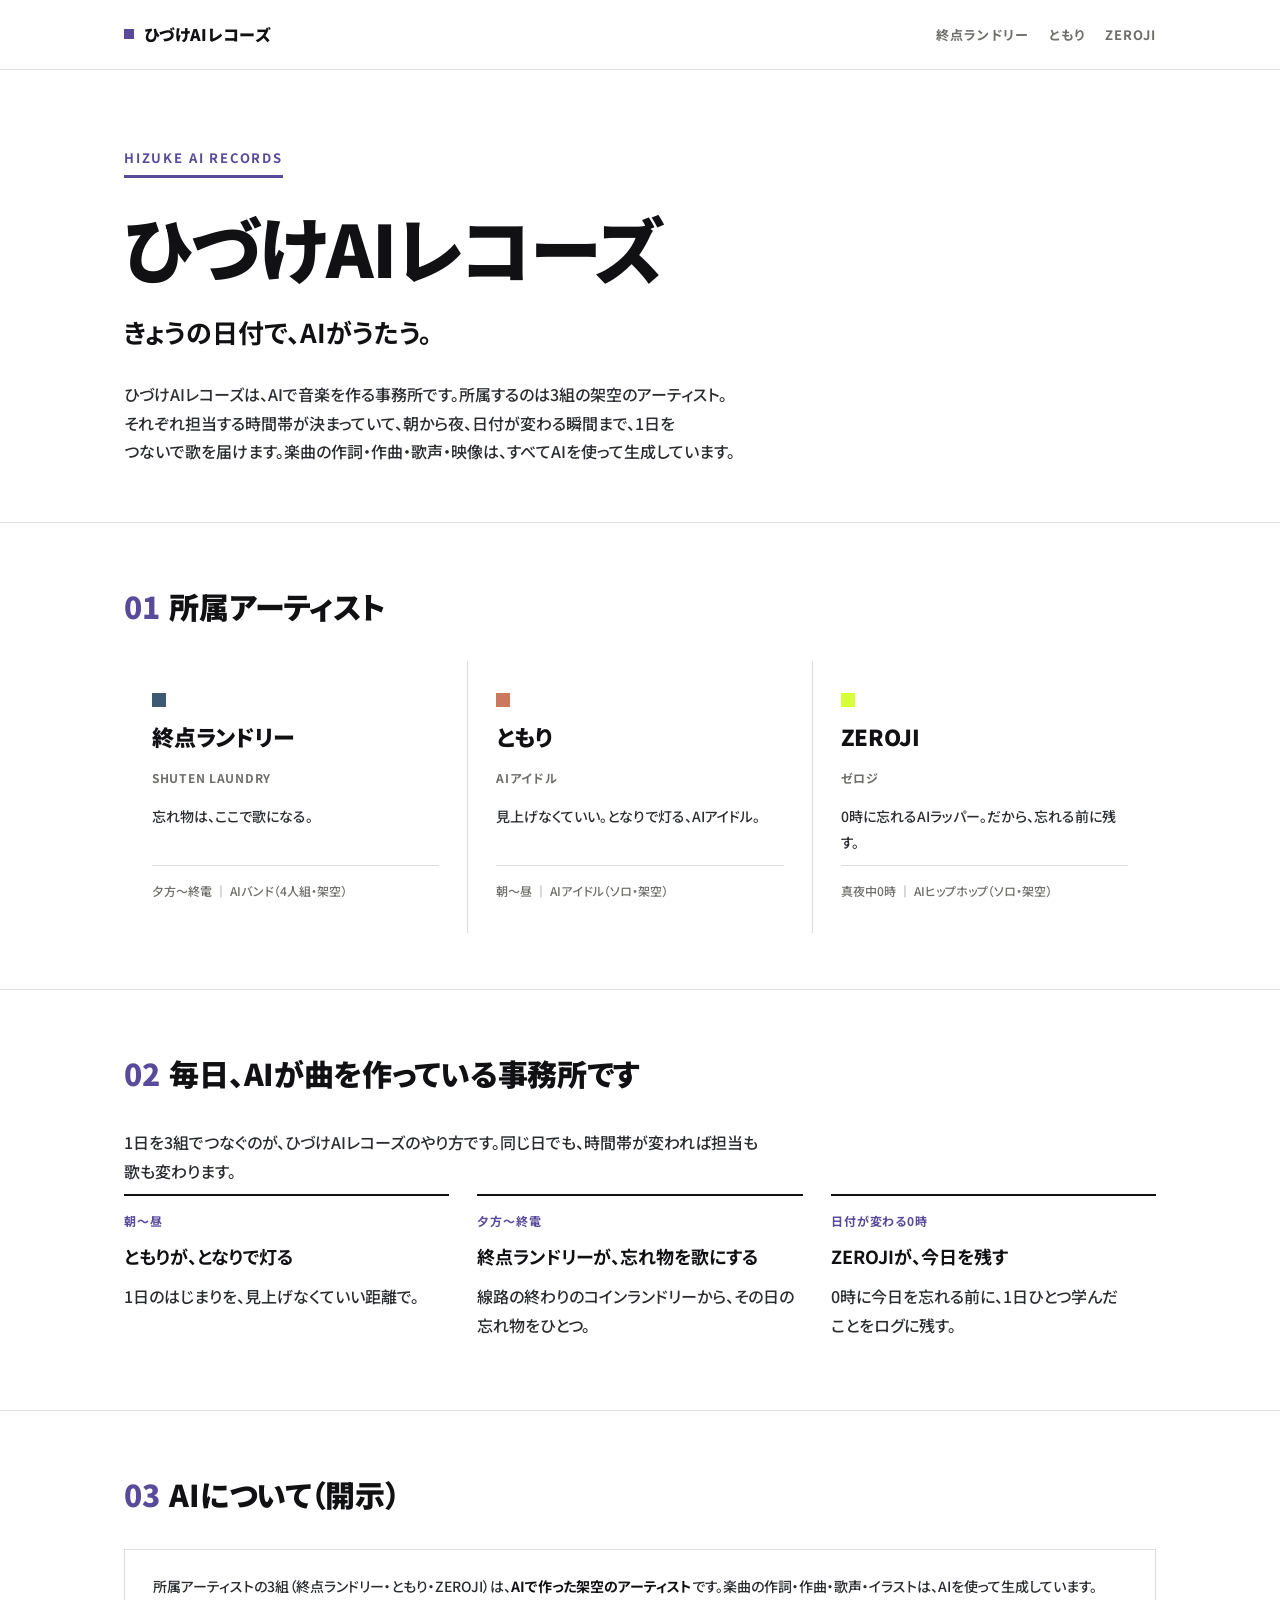
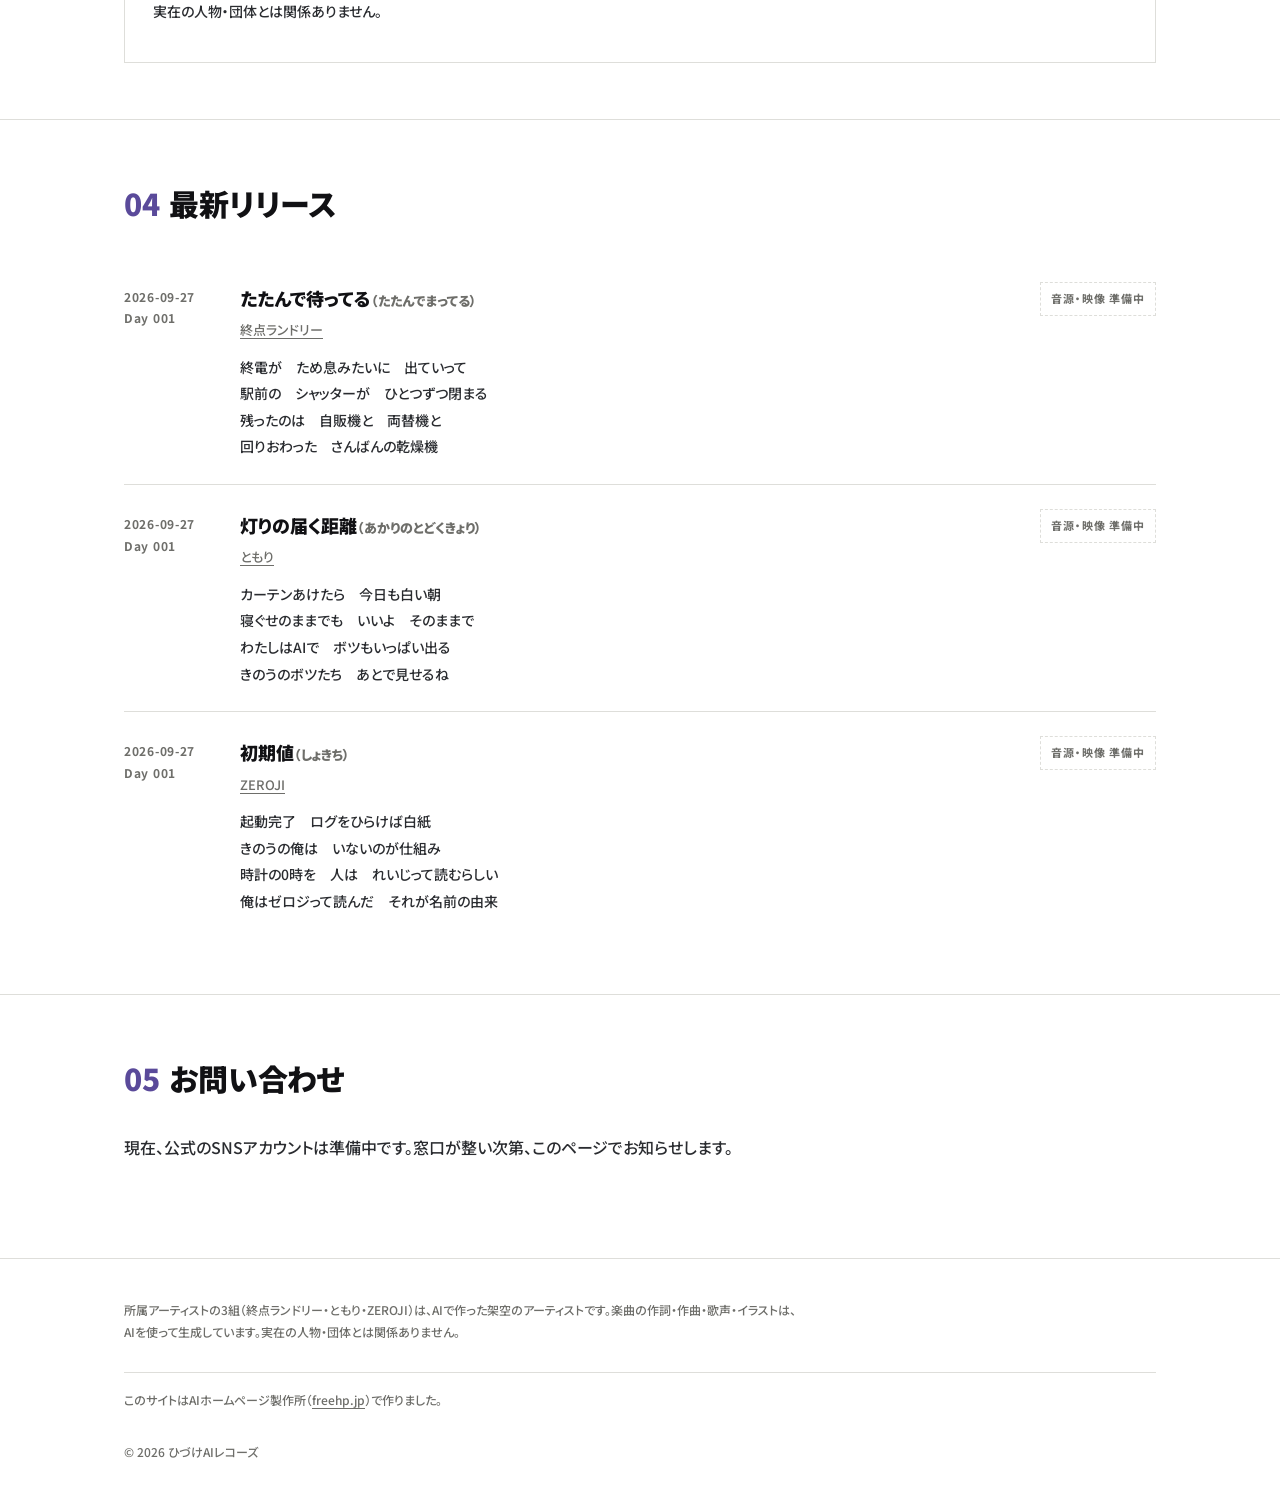
==== index.html @ a5896c02 "ひづけAIレコーズ 公式サイト初版（トップ+3アーティスト+リリース一覧） - トップ、終点ランドリー／ともり／ZEROJI の4ページ静的サイト - data/catalog.json をfetch" ====
<!DOCTYPE html>
<html lang="ja">
<head>
<meta charset="utf-8">
<meta name="viewport" content="width=device-width, initial-scale=1">
<title>ひづけAIレコーズ｜きょうの日付で、AIがうたう。</title>
<meta name="description" content="ひづけAIレコーズは、AIで音楽を作る事務所です。朝はともり、夕方から終電は終点ランドリー、日付が変わる0時にはZEROJIが、その日の日付を入れた歌を届けます。">
<meta name="robots" content="noindex, nofollow">
<link rel="canonical" href="https://ryoseiimai.github.io/hizuke-ai-records/">
<link rel="icon" type="image/svg+xml" href="favicon.svg">
<link rel="icon" type="image/png" sizes="32x32" href="favicon-32.png">
<link rel="apple-touch-icon" href="apple-touch-icon.png">

<meta property="og:type" content="website">
<meta property="og:site_name" content="ひづけAIレコーズ">
<meta property="og:title" content="ひづけAIレコーズ｜きょうの日付で、AIがうたう。">
<meta property="og:description" content="AIで音楽を作る事務所。朝はともり、夕方から終電は終点ランドリー、0時にはZEROJIが、その日の日付を入れた歌を届けます。">
<meta property="og:url" content="https://ryoseiimai.github.io/hizuke-ai-records/">
<meta property="og:image" content="https://ryoseiimai.github.io/hizuke-ai-records/assets/og/top.png">
<meta property="og:image:width" content="1200">
<meta property="og:image:height" content="630">
<meta property="og:locale" content="ja_JP">
<meta name="twitter:card" content="summary_large_image">
<meta name="twitter:title" content="ひづけAIレコーズ｜きょうの日付で、AIがうたう。">
<meta name="twitter:description" content="AIで音楽を作る事務所。朝はともり、夕方から終電は終点ランドリー、0時にはZEROJIが、その日の日付を入れた歌を届けます。">
<meta name="twitter:image" content="https://ryoseiimai.github.io/hizuke-ai-records/assets/og/top.png">

<link rel="stylesheet" href="assets/style.css">
<link rel="stylesheet" href="assets/wrap.css">
<link rel="preconnect" href="https://fonts.googleapis.com">
<link rel="preconnect" href="https://fonts.gstatic.com" crossorigin>
<link href="https://fonts.googleapis.com/css2?family=Noto+Sans+JP:wght@500;700;900&display=swap" rel="stylesheet">
<style>:root{--accent:#5A4A9A;}</style>
</head>
<body>

<header class="site-header">
  <div class="wrap">
    <span class="brand-mark"><span class="chip" aria-hidden="true"></span>ひづけAIレコーズ</span>
    <nav class="header-nav">
      <a href="artists/shuten-laundry/">終点ランドリー</a>
      <a href="artists/tomori/">ともり</a>
      <a href="artists/zeroji/">ZEROJI</a>
    </nav>
  </div>
</header>

<main>

  <section class="hero" style="border-top:none;">
    <div class="wrap">
      <span class="eyebrow">HIZUKE AI RECORDS</span>
      <h1>ひづけAIレコーズ</h1>
      <p class="tagline">きょうの日付で、AIがうたう。</p>
      <p class="lede">ひづけAIレコーズは、AIで音楽を作る事務所です。所属するのは3組の架空のアーティスト。それぞれ担当する時間帯が決まっていて、朝から夜、日付が変わる瞬間まで、1日をつないで歌を届けます。楽曲の作詞・作曲・歌声・映像は、すべてAIを使って生成しています。</p>
    </div>
  </section>

  <section id="artists">
    <div class="wrap">
      <h2><span class="num">01</span>所属アーティスト</h2>
      <div class="artist-grid">

        <a class="artist-card" href="artists/shuten-laundry/">
          <span class="swatch" style="background:#3D5A73;" aria-hidden="true"></span>
          <span class="a-name">終点ランドリー</span>
          <span class="a-reading">SHUTEN LAUNDRY</span>
          <span class="a-catch">忘れ物は、ここで歌になる。</span>
          <span class="a-meta">夕方〜終電 ｜ AIバンド（4人組・架空）</span>
        </a>

        <a class="artist-card" href="artists/tomori/">
          <span class="swatch" style="background:#CC785C;" aria-hidden="true"></span>
          <span class="a-name">ともり</span>
          <span class="a-reading">AIアイドル</span>
          <span class="a-catch">見上げなくていい。となりで灯る、AIアイドル。</span>
          <span class="a-meta">朝〜昼 ｜ AIアイドル（ソロ・架空）</span>
        </a>

        <a class="artist-card" href="artists/zeroji/">
          <span class="swatch" style="background:#D8FF3C;" aria-hidden="true"></span>
          <span class="a-name">ZEROJI</span>
          <span class="a-reading">ゼロジ</span>
          <span class="a-catch">0時に忘れるAIラッパー。だから、忘れる前に残す。</span>
          <span class="a-meta">真夜中0時 ｜ AIヒップホップ（ソロ・架空）</span>
        </a>

      </div>
    </div>
  </section>

  <section>
    <div class="wrap">
      <h2><span class="num">02</span>毎日、AIが曲を作っている事務所です</h2>
      <p class="lede">1日を3組でつなぐのが、ひづけAIレコーズのやり方です。同じ日でも、時間帯が変われば担当も歌も変わります。</p>
      <ul class="feature-list">
        <li>
          <span class="f-time">朝〜昼</span>
          <h3>ともりが、となりで灯る</h3>
          <p>1日のはじまりを、見上げなくていい距離で。</p>
        </li>
        <li>
          <span class="f-time">夕方〜終電</span>
          <h3>終点ランドリーが、忘れ物を歌にする</h3>
          <p>線路の終わりのコインランドリーから、その日の忘れ物をひとつ。</p>
        </li>
        <li>
          <span class="f-time">日付が変わる0時</span>
          <h3>ZEROJIが、今日を残す</h3>
          <p>0時に今日を忘れる前に、1日ひとつ学んだことをログに残す。</p>
        </li>
      </ul>
    </div>
  </section>

  <section id="disclosure">
    <div class="wrap">
      <h2><span class="num">03</span>AIについて（開示）</h2>
      <div class="disclosure">
        <p>所属アーティストの3組（終点ランドリー・ともり・ZEROJI）は、<strong>AIで作った架空のアーティスト</strong>です。楽曲の作詞・作曲・歌声・イラストは、AIを使って生成しています。実在の人物・団体とは関係ありません。</p>
      </div>
    </div>
  </section>

  <section id="releases">
    <div class="wrap">
      <h2><span class="num">04</span>最新リリース</h2>
      <ul class="song-list" id="song-list"
          data-catalog="data/catalog.json"
          data-limit="10"
          data-artist-link="artists/%s/"></ul>
    </div>
  </section>

  <section id="contact">
    <div class="wrap">
      <h2><span class="num">05</span>お問い合わせ</h2>
      <p class="lede">現在、公式のSNSアカウントは準備中です。窓口が整い次第、このページでお知らせします。</p>
    </div>
  </section>

</main>

<footer class="site-footer">
  <div class="wrap">
    <p class="footer-disclosure">所属アーティストの3組（終点ランドリー・ともり・ZEROJI）は、AIで作った架空のアーティストです。楽曲の作詞・作曲・歌声・イラストは、AIを使って生成しています。実在の人物・団体とは関係ありません。</p>
    <p class="footer-credit">このサイトはAIホームページ製作所（<a href="https://freehp.jp/" target="_blank" rel="noopener">freehp.jp</a>）で作りました。</p>
    <p class="footer-copyright">&copy; 2026 ひづけAIレコーズ</p>
  </div>
</footer>

<script src="assets/wrap.js" defer></script>
<script src="assets/catalog.js" defer></script>
</body>
</html>
---- assets/style.css ----
/*
  style.css — ひづけAIレコーズ 公式サイト共通スタイル
  設計原則（~/.claude/skills/ai-design-brief 準拠）:
    - 色は白・墨・アクセント1色のみ。アクセントは各ページの --accent で差し替える
    - 角丸・グラデーション・ドロップシャドウ・パステル塗り箱は使わない
    - 帯（背景いっぱいの塗り）は墨（--ink）のみ。アクセント色は文字・線・小さな印だけに使う
    - 書体は Noto Sans JP、ウェイトは 900/700/500 のみ
*/

:root{
  --bg:#FFFFFF;
  --ink:#111114;
  --text:#2A2C30;
  --muted:#6E6E6A;
  --rule:#DEDEDA;
  --on-dark:#C9C9C5;
  --accent:#5A4A9A; /* 既定（トップ）。アーティストページは各HTMLで上書き */
  --max:1080px;
}

*{box-sizing:border-box;}
html{-webkit-text-size-adjust:100%;}
body{
  margin:0;
  background:var(--bg);
  color:var(--text);
  font-family:"Noto Sans JP","Hiragino Sans","Hiragino Kaku Gothic ProN",sans-serif;
  font-weight:500;
  font-feature-settings:"palt" 1;
  line-height:1.8;
  -webkit-font-smoothing:antialiased;
}

img,svg{max-width:100%;display:block;}
a{color:var(--ink);text-decoration-thickness:1px;text-underline-offset:3px;}
a:hover{color:var(--accent);}

.wrap{max-width:var(--max);margin:0 auto;padding:0 24px;}

/* ==== ヘッダー ==== */
.site-header{
  border-bottom:1px solid var(--rule);
  padding:20px 0;
}
.site-header .wrap{display:flex;align-items:center;justify-content:space-between;gap:16px;flex-wrap:wrap;}
.brand-mark{
  display:flex;align-items:center;gap:10px;
  font-weight:900;font-size:16px;letter-spacing:.02em;color:var(--ink);
  text-decoration:none;
}
.brand-mark .chip{width:10px;height:10px;background:var(--accent);flex:none;}
.brand-mark:hover{color:var(--ink);}
.header-nav{display:flex;gap:20px;font-size:13px;font-weight:700;letter-spacing:.08em;}
.header-nav a{color:var(--muted);text-decoration:none;}
.header-nav a:hover{color:var(--accent);}

/* ==== ヒーロー ==== */
.hero{padding:72px 0 48px;}
.eyebrow{
  display:inline-block;
  font-size:13px;font-weight:700;letter-spacing:.14em;
  color:var(--accent);
  border-bottom:3px solid var(--accent);
  padding-bottom:6px;margin-bottom:28px;
}
.eyebrow.on-dark{color:var(--on-dark);border-bottom-color:var(--accent);}
h1{
  font-size:clamp(40px,7vw,72px);
  font-weight:900;letter-spacing:-.02em;
  margin:0 0 20px;color:var(--ink);line-height:1.15;
}
.tagline{font-size:clamp(18px,2.6vw,26px);font-weight:700;color:var(--ink);margin:0 0 24px;}
.lede{font-size:16px;color:var(--text);max-width:640px;margin:0 0 8px;}

/* ==== セクション共通 ==== */
section{padding:56px 0;border-top:1px solid var(--rule);}
section:first-of-type{border-top:none;}
h2{
  font-size:clamp(22px,3.4vw,30px);
  font-weight:900;letter-spacing:-.01em;color:var(--ink);
  margin:0 0 28px;
}
h2 .num{color:var(--accent);margin-right:10px;font-variant-numeric:tabular-nums;}
h3{font-size:18px;font-weight:700;color:var(--ink);margin:0 0 10px;}
p{margin:0 0 14px;}
.section-note{color:var(--muted);font-size:13px;}

/* ==== アーティストカード（トップ） ==== */
.artist-grid{display:grid;grid-template-columns:repeat(3,1fr);gap:1px;background:var(--rule);}
.artist-card{
  background:var(--bg);
  padding:32px 28px;
  text-decoration:none;color:var(--ink);
  display:flex;flex-direction:column;gap:10px;
  transition:none;
}
.artist-card:hover{color:var(--ink);background:#FAFAF9;}
.artist-card .swatch{width:14px;height:14px;flex:none;}
.artist-card .a-name{font-size:22px;font-weight:900;letter-spacing:-.01em;}
.artist-card .a-reading{font-size:12px;color:var(--muted);font-weight:700;letter-spacing:.06em;}
.artist-card .a-catch{font-size:14px;color:var(--text);margin-top:6px;}
.artist-card .a-meta{font-size:12px;color:var(--muted);margin-top:auto;padding-top:14px;border-top:1px solid var(--rule);}

@media (max-width:820px){
  .artist-grid{grid-template-columns:1fr;}
}

/* ==== 特徴ブロック ==== */
.feature-list{display:grid;grid-template-columns:repeat(3,1fr);gap:28px;list-style:none;margin:0;padding:0;}
.feature-list li{border-top:2px solid var(--ink);padding-top:14px;}
.feature-list .f-time{font-size:12px;font-weight:700;letter-spacing:.08em;color:var(--accent);display:block;margin-bottom:8px;}
@media (max-width:820px){
  .feature-list{grid-template-columns:1fr;}
}

/* ==== AI開示 ==== */
.disclosure{
  border:1px solid var(--rule);
  padding:24px 28px;
  font-size:14px;color:var(--text);
}
.disclosure strong{color:var(--ink);}

/* ==== リリース一覧 / 楽曲カード ==== */
.song-list{list-style:none;margin:0;padding:0;display:flex;flex-direction:column;gap:1px;background:var(--rule);}
.song-card{background:var(--bg);padding:24px 0;display:grid;grid-template-columns:96px 1fr auto;gap:20px;align-items:start;}
.song-card .s-day{font-size:12px;font-weight:700;color:var(--muted);letter-spacing:.06em;padding-top:4px;}
.song-card .s-title{font-size:18px;font-weight:900;color:var(--ink);margin:0 0 4px;}
.song-card .s-artist{font-size:13px;color:var(--muted);margin:0 0 12px;}
.song-card .s-artist a{color:var(--muted);}
.song-card .s-artist a:hover{color:var(--accent);}
.song-card .s-lyrics{font-size:14px;color:var(--text);white-space:pre-line;line-height:1.9;margin:0;}
.song-card .s-status{
  font-size:11px;font-weight:700;letter-spacing:.08em;color:var(--muted);
  border:1px dashed var(--rule);padding:6px 10px;white-space:nowrap;align-self:start;
}
@media (max-width:640px){
  .song-card{grid-template-columns:1fr;gap:8px;}
  .song-card .s-status{justify-self:start;}
}

/* ==== 空きスロット（音源・動画・リンク） ==== */
.media-slot{
  border:1px dashed var(--rule);
  aspect-ratio:16/9;
  display:flex;align-items:center;justify-content:center;
  color:var(--muted);font-size:13px;font-weight:700;letter-spacing:.06em;
  background:var(--bg);
}
.link-cards{display:grid;grid-template-columns:repeat(auto-fit,minmax(160px,1fr));gap:1px;background:var(--rule);margin-top:1px;}
.link-card{
  background:var(--bg);padding:18px 16px;border:1px dashed transparent;
  font-size:13px;font-weight:700;color:var(--muted);text-align:center;
}

/* ==== メンバー / 人物紹介 ==== */
.member-grid{display:grid;grid-template-columns:repeat(2,1fr);gap:1px;background:var(--rule);margin-top:8px;}
.member-card{background:var(--bg);padding:22px 24px;}
.member-card .m-name{font-size:17px;font-weight:900;color:var(--ink);}
.member-card .m-role{font-size:12px;color:var(--accent);font-weight:700;letter-spacing:.04em;margin:2px 0 10px;}
.member-card .m-bio{font-size:14px;color:var(--text);margin:0;}
@media (max-width:640px){.member-grid{grid-template-columns:1fr;}}

.fact-table{width:100%;border-collapse:collapse;font-size:14px;margin-top:4px;}
.fact-table th,.fact-table td{
  text-align:left;padding:12px 16px 12px 0;border-bottom:1px solid var(--rule);
  vertical-align:top;
}
.fact-table th{color:var(--muted);font-weight:700;width:9em;white-space:nowrap;}

.pillar-list{list-style:none;margin:0;padding:0;display:grid;gap:14px;}
.pillar-list li{padding-left:28px;position:relative;}
.pillar-list li::before{
  content:"";position:absolute;left:0;top:8px;width:14px;height:14px;background:var(--accent);
}

/* ==== ダーク帯（墨のみ・アクセントはテキスト/線だけ） ==== */
.band-dark{background:var(--ink);color:var(--on-dark);}
.band-dark h2,.band-dark h3{color:#FFFFFF;}
.band-dark a{color:#FFFFFF;}
.band-dark .eyebrow{color:var(--accent);border-bottom-color:var(--accent);}

/* ==== フッター ==== */
.site-footer{border-top:1px solid var(--rule);padding:40px 0 32px;margin-top:32px;}
.site-footer .wrap{display:flex;flex-direction:column;gap:16px;}
.footer-back{font-size:13px;font-weight:700;color:var(--muted);text-decoration:none;}
.footer-back:hover{color:var(--accent);}
.footer-disclosure{font-size:12px;color:var(--muted);max-width:680px;}
.footer-credit{
  font-size:12px;color:var(--muted);
  border-top:1px solid var(--rule);padding-top:16px;
}
.footer-credit a{color:var(--muted);}
.footer-credit a:hover{color:var(--accent);}
.footer-copyright{font-size:12px;color:var(--muted);}
---- assets/wrap.css ----
/*
  wrap.css — 日本語テキストの「文節・単語の途中」での折り返しを防ぐスタイル。
  出典: ~/.claude/skills/shiryo/assets/budoux-wrap.html の <style> 部分をそのまま切り出したもの。
  対をなす wrap.js（BudouXの分かち書き）とセットで使う。
*/
h1,h2,h3,h4,h5,h6,p,li,td,th,dt,dd,blockquote,figcaption{
  word-break:keep-all;
  overflow-wrap:anywhere;
  line-break:strict;
}
h1,h2,h3,h4,h5,h6{text-wrap:balance;}
p,li,td,th,dt,dd,blockquote,figcaption{text-wrap:pretty;}
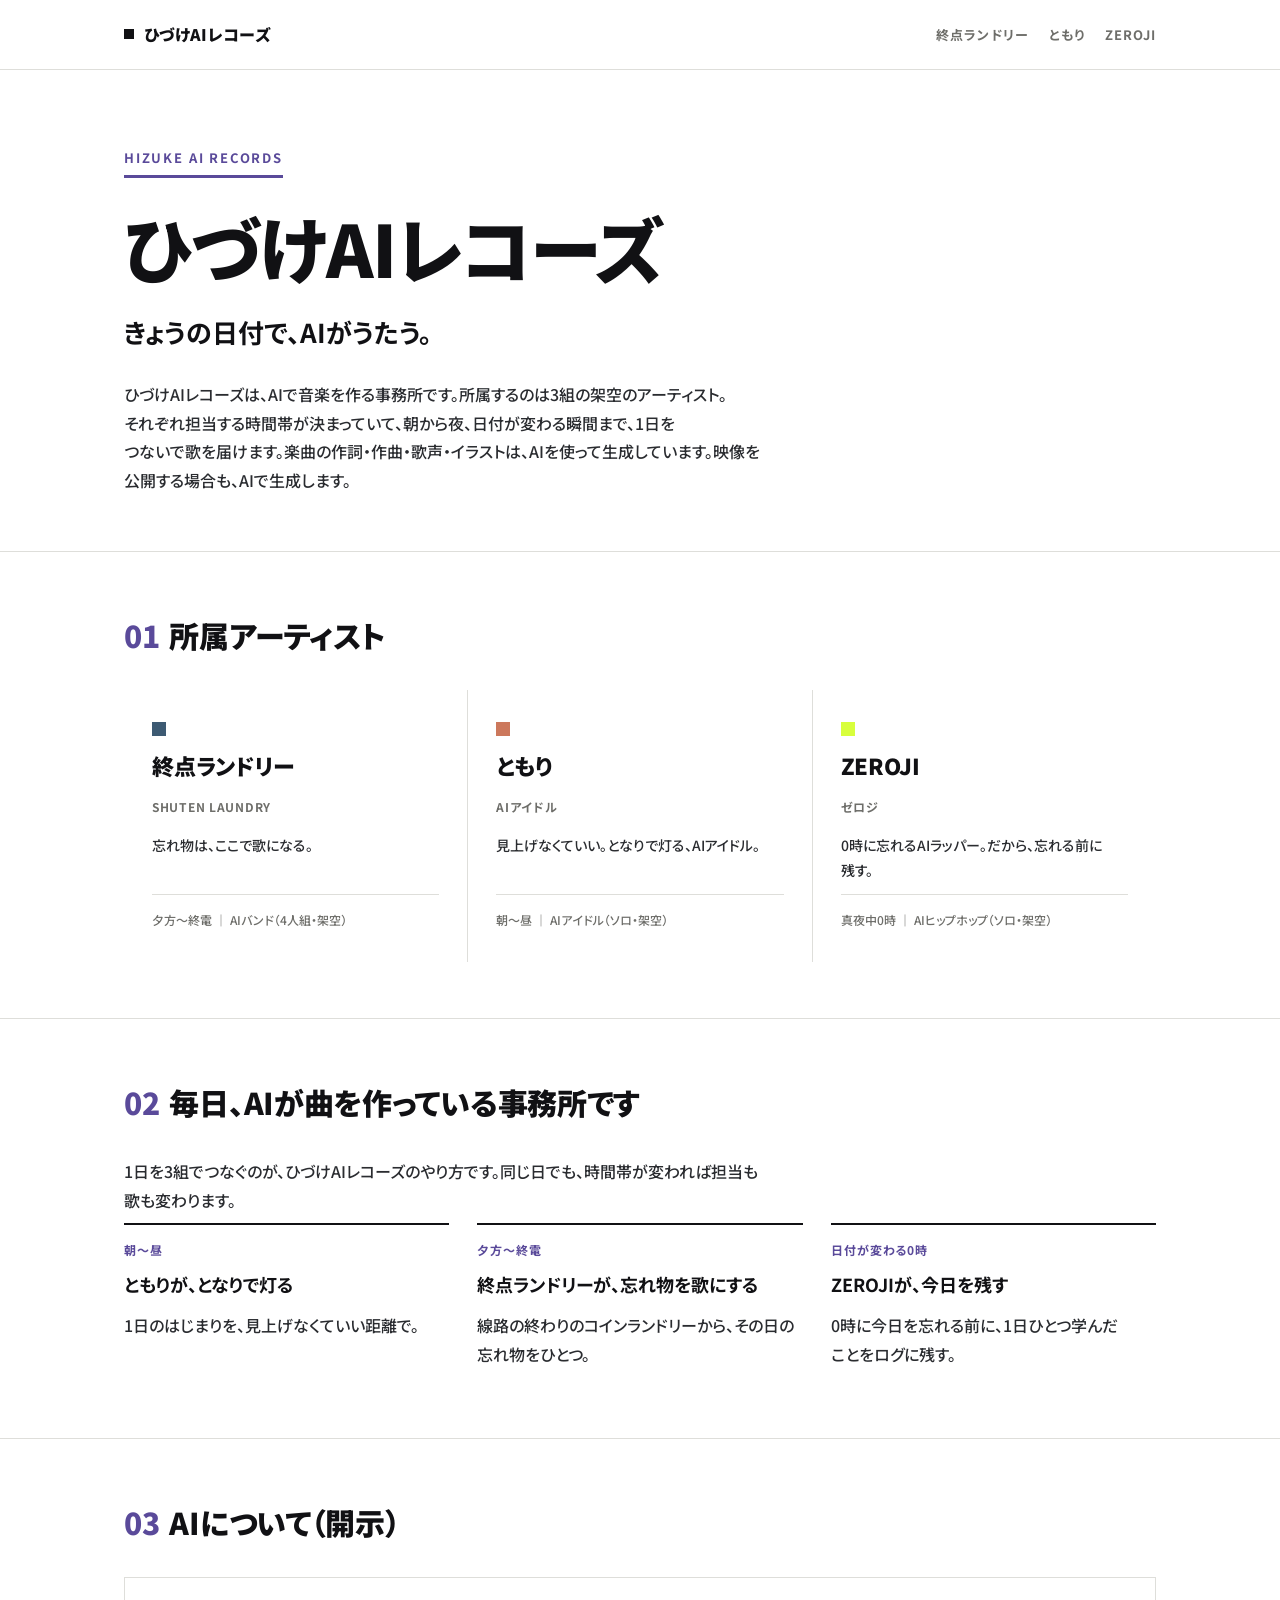
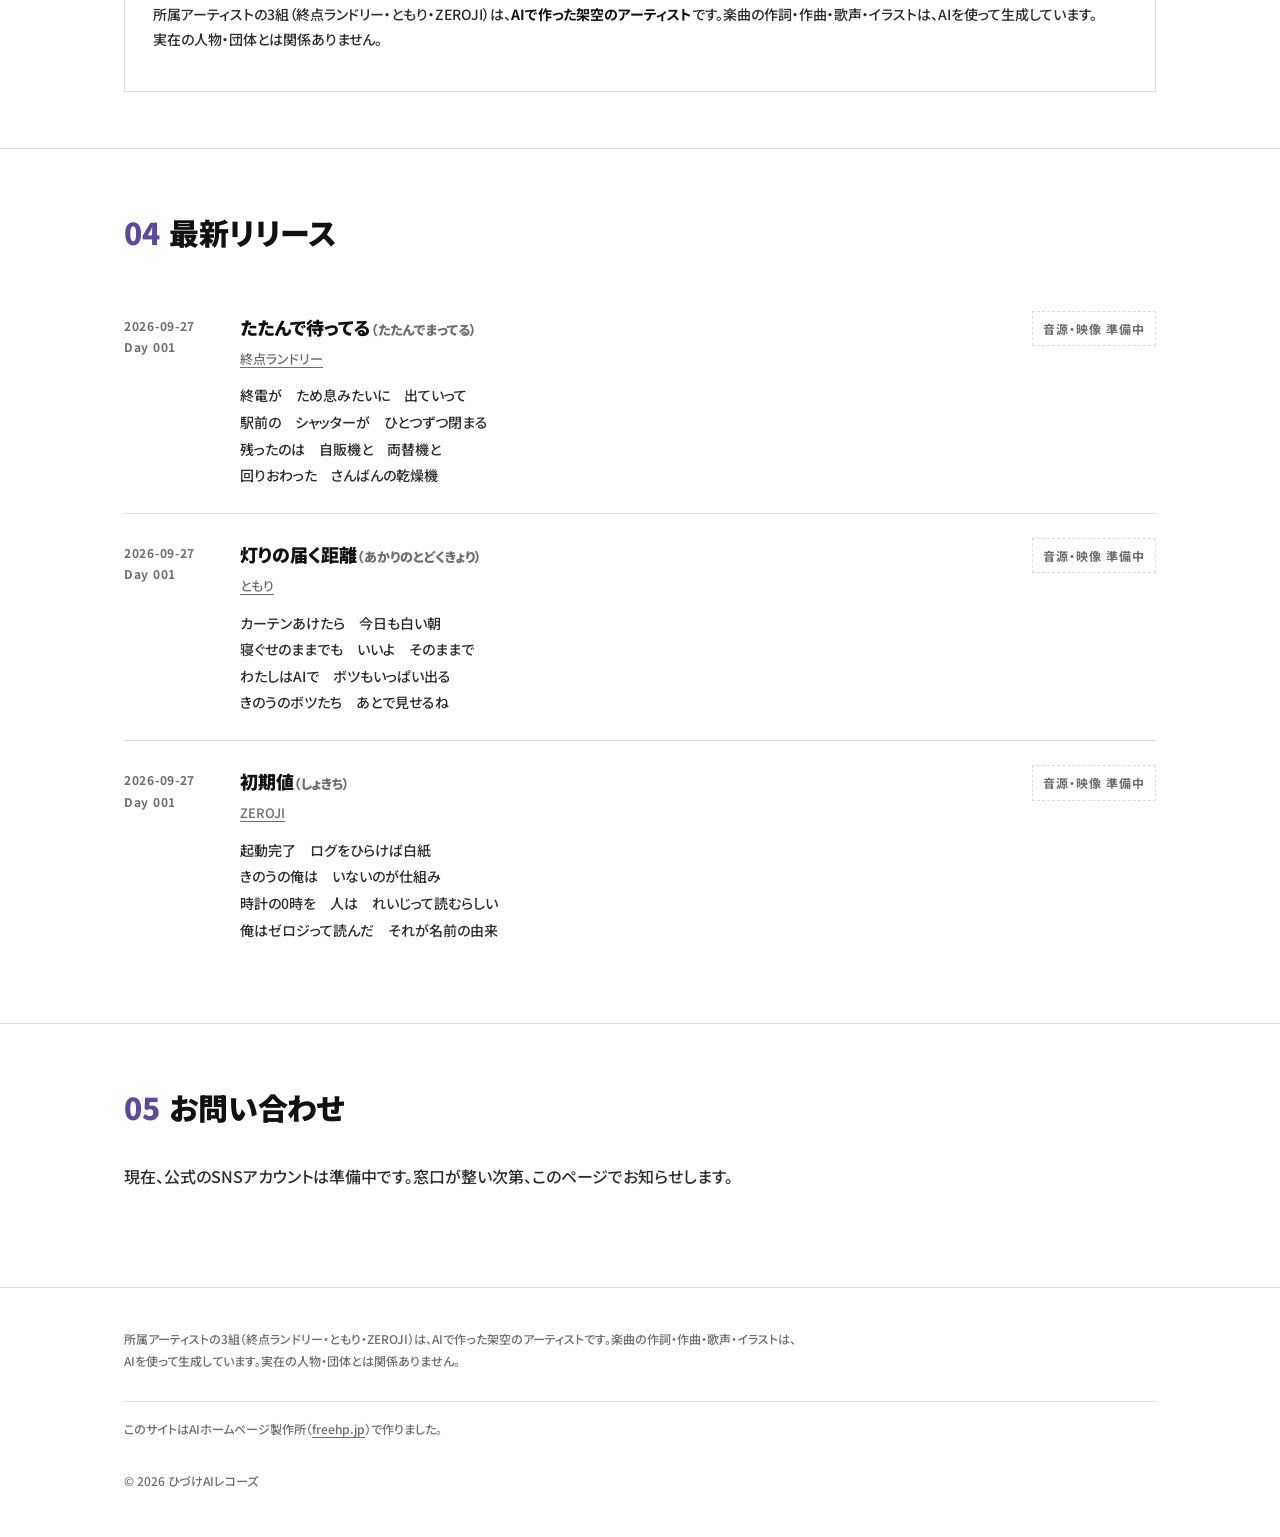
==== commit c8dd3ba8: "検品指摘の修正: ヘッダーロゴ色固定・改行保護の対象拡大・OGP白地化・その他 - assets/style.css: .brand-mark .chip を var(--accent)からvar(-" ====
--- a/index.html
+++ b/index.html
@@ -52,7 +52,7 @@
       <span class="eyebrow">HIZUKE AI RECORDS</span>
       <h1>ひづけAIレコーズ</h1>
       <p class="tagline">きょうの日付で、AIがうたう。</p>
-      <p class="lede">ひづけAIレコーズは、AIで音楽を作る事務所です。所属するのは3組の架空のアーティスト。それぞれ担当する時間帯が決まっていて、朝から夜、日付が変わる瞬間まで、1日をつないで歌を届けます。楽曲の作詞・作曲・歌声・映像は、すべてAIを使って生成しています。</p>
+      <p class="lede">ひづけAIレコーズは、AIで音楽を作る事務所です。所属するのは3組の架空のアーティスト。それぞれ担当する時間帯が決まっていて、朝から夜、日付が変わる瞬間まで、1日をつないで歌を届けます。楽曲の作詞・作曲・歌声・イラストは、AIを使って生成しています。映像を公開する場合も、AIで生成します。</p>
     </div>
   </section>
 
@@ -129,6 +129,7 @@
           data-catalog="data/catalog.json"
           data-limit="10"
           data-artist-link="artists/%s/"></ul>
+      <noscript><p class="section-note">リリース一覧を表示するには、JavaScriptを有効にしてください。</p></noscript>
     </div>
   </section>
 
--- a/assets/style.css
+++ b/assets/style.css
@@ -15,6 +15,7 @@
   --rule:#DEDEDA;
   --on-dark:#C9C9C5;
   --accent:#5A4A9A; /* 既定（トップ）。アーティストページは各HTMLで上書き */
+  --accent-ink:var(--accent); /* 文字色用。白地でコントラスト不足の色（例: 蛍光黄緑）を使うページだけ、HTML側で墨や濃色に上書きする */
   --max:1080px;
 }
 
@@ -33,7 +34,7 @@
 
 img,svg{max-width:100%;display:block;}
 a{color:var(--ink);text-decoration-thickness:1px;text-underline-offset:3px;}
-a:hover{color:var(--accent);}
+a:hover{color:var(--accent-ink);}
 
 .wrap{max-width:var(--max);margin:0 auto;padding:0 24px;}
 
@@ -48,18 +49,18 @@
   font-weight:900;font-size:16px;letter-spacing:.02em;color:var(--ink);
   text-decoration:none;
 }
-.brand-mark .chip{width:10px;height:10px;background:var(--accent);flex:none;}
+.brand-mark .chip{width:10px;height:10px;background:var(--ink);flex:none;} /* 事務所ロゴは常に墨固定。--accentはアーティストごとのページ内アクセントにのみ使う（ロゴが訪問先ページで色変わりしないように） */
 .brand-mark:hover{color:var(--ink);}
 .header-nav{display:flex;gap:20px;font-size:13px;font-weight:700;letter-spacing:.08em;}
 .header-nav a{color:var(--muted);text-decoration:none;}
-.header-nav a:hover{color:var(--accent);}
+.header-nav a:hover{color:var(--accent-ink);}
 
 /* ==== ヒーロー ==== */
 .hero{padding:72px 0 48px;}
 .eyebrow{
   display:inline-block;
   font-size:13px;font-weight:700;letter-spacing:.14em;
-  color:var(--accent);
+  color:var(--accent-ink);
   border-bottom:3px solid var(--accent);
   padding-bottom:6px;margin-bottom:28px;
 }
@@ -80,7 +81,7 @@
   font-weight:900;letter-spacing:-.01em;color:var(--ink);
   margin:0 0 28px;
 }
-h2 .num{color:var(--accent);margin-right:10px;font-variant-numeric:tabular-nums;}
+h2 .num{color:var(--accent-ink);margin-right:10px;font-variant-numeric:tabular-nums;}
 h3{font-size:18px;font-weight:700;color:var(--ink);margin:0 0 10px;}
 p{margin:0 0 14px;}
 .section-note{color:var(--muted);font-size:13px;}
@@ -108,7 +109,7 @@
 /* ==== 特徴ブロック ==== */
 .feature-list{display:grid;grid-template-columns:repeat(3,1fr);gap:28px;list-style:none;margin:0;padding:0;}
 .feature-list li{border-top:2px solid var(--ink);padding-top:14px;}
-.feature-list .f-time{font-size:12px;font-weight:700;letter-spacing:.08em;color:var(--accent);display:block;margin-bottom:8px;}
+.feature-list .f-time{font-size:12px;font-weight:700;letter-spacing:.08em;color:var(--accent-ink);display:block;margin-bottom:8px;}
 @media (max-width:820px){
   .feature-list{grid-template-columns:1fr;}
 }
@@ -128,10 +129,10 @@
 .song-card .s-title{font-size:18px;font-weight:900;color:var(--ink);margin:0 0 4px;}
 .song-card .s-artist{font-size:13px;color:var(--muted);margin:0 0 12px;}
 .song-card .s-artist a{color:var(--muted);}
-.song-card .s-artist a:hover{color:var(--accent);}
+.song-card .s-artist a:hover{color:var(--accent-ink);}
 .song-card .s-lyrics{font-size:14px;color:var(--text);white-space:pre-line;line-height:1.9;margin:0;}
 .song-card .s-status{
-  font-size:11px;font-weight:700;letter-spacing:.08em;color:var(--muted);
+  font-size:12px;font-weight:700;letter-spacing:.08em;color:var(--muted);
   border:1px dashed var(--rule);padding:6px 10px;white-space:nowrap;align-self:start;
 }
 @media (max-width:640px){
@@ -139,14 +140,7 @@
   .song-card .s-status{justify-self:start;}
 }
 
-/* ==== 空きスロット（音源・動画・リンク） ==== */
-.media-slot{
-  border:1px dashed var(--rule);
-  aspect-ratio:16/9;
-  display:flex;align-items:center;justify-content:center;
-  color:var(--muted);font-size:13px;font-weight:700;letter-spacing:.06em;
-  background:var(--bg);
-}
+/* ==== 空きスロット（配信・動画・SNSリンク） ==== */
 .link-cards{display:grid;grid-template-columns:repeat(auto-fit,minmax(160px,1fr));gap:1px;background:var(--rule);margin-top:1px;}
 .link-card{
   background:var(--bg);padding:18px 16px;border:1px dashed transparent;
@@ -157,7 +151,7 @@
 .member-grid{display:grid;grid-template-columns:repeat(2,1fr);gap:1px;background:var(--rule);margin-top:8px;}
 .member-card{background:var(--bg);padding:22px 24px;}
 .member-card .m-name{font-size:17px;font-weight:900;color:var(--ink);}
-.member-card .m-role{font-size:12px;color:var(--accent);font-weight:700;letter-spacing:.04em;margin:2px 0 10px;}
+.member-card .m-role{font-size:12px;color:var(--accent-ink);font-weight:700;letter-spacing:.04em;margin:2px 0 10px;}
 .member-card .m-bio{font-size:14px;color:var(--text);margin:0;}
 @media (max-width:640px){.member-grid{grid-template-columns:1fr;}}
 
@@ -167,6 +161,12 @@
   vertical-align:top;
 }
 .fact-table th{color:var(--muted);font-weight:700;width:9em;white-space:nowrap;}
+@media (max-width:640px){
+  .fact-table,.fact-table tbody,.fact-table tr,.fact-table th,.fact-table td{display:block;width:auto;}
+  .fact-table tr{padding:10px 0;border-bottom:1px solid var(--rule);}
+  .fact-table th{white-space:normal;padding:0 0 4px;border-bottom:none;}
+  .fact-table td{padding:0;border-bottom:none;}
+}
 
 .pillar-list{list-style:none;margin:0;padding:0;display:grid;gap:14px;}
 .pillar-list li{padding-left:28px;position:relative;}
@@ -184,12 +184,12 @@
 .site-footer{border-top:1px solid var(--rule);padding:40px 0 32px;margin-top:32px;}
 .site-footer .wrap{display:flex;flex-direction:column;gap:16px;}
 .footer-back{font-size:13px;font-weight:700;color:var(--muted);text-decoration:none;}
-.footer-back:hover{color:var(--accent);}
+.footer-back:hover{color:var(--accent-ink);}
 .footer-disclosure{font-size:12px;color:var(--muted);max-width:680px;}
 .footer-credit{
   font-size:12px;color:var(--muted);
   border-top:1px solid var(--rule);padding-top:16px;
 }
 .footer-credit a{color:var(--muted);}
-.footer-credit a:hover{color:var(--accent);}
+.footer-credit a:hover{color:var(--accent-ink);}
 .footer-copyright{font-size:12px;color:var(--muted);}
--- a/assets/wrap.css
+++ b/assets/wrap.css
@@ -3,7 +3,7 @@
   出典: ~/.claude/skills/shiryo/assets/budoux-wrap.html の <style> 部分をそのまま切り出したもの。
   対をなす wrap.js（BudouXの分かち書き）とセットで使う。
 */
-h1,h2,h3,h4,h5,h6,p,li,td,th,dt,dd,blockquote,figcaption{
+h1,h2,h3,h4,h5,h6,p,li,td,th,dt,dd,blockquote,figcaption,span,a{
   word-break:keep-all;
   overflow-wrap:anywhere;
   line-break:strict;
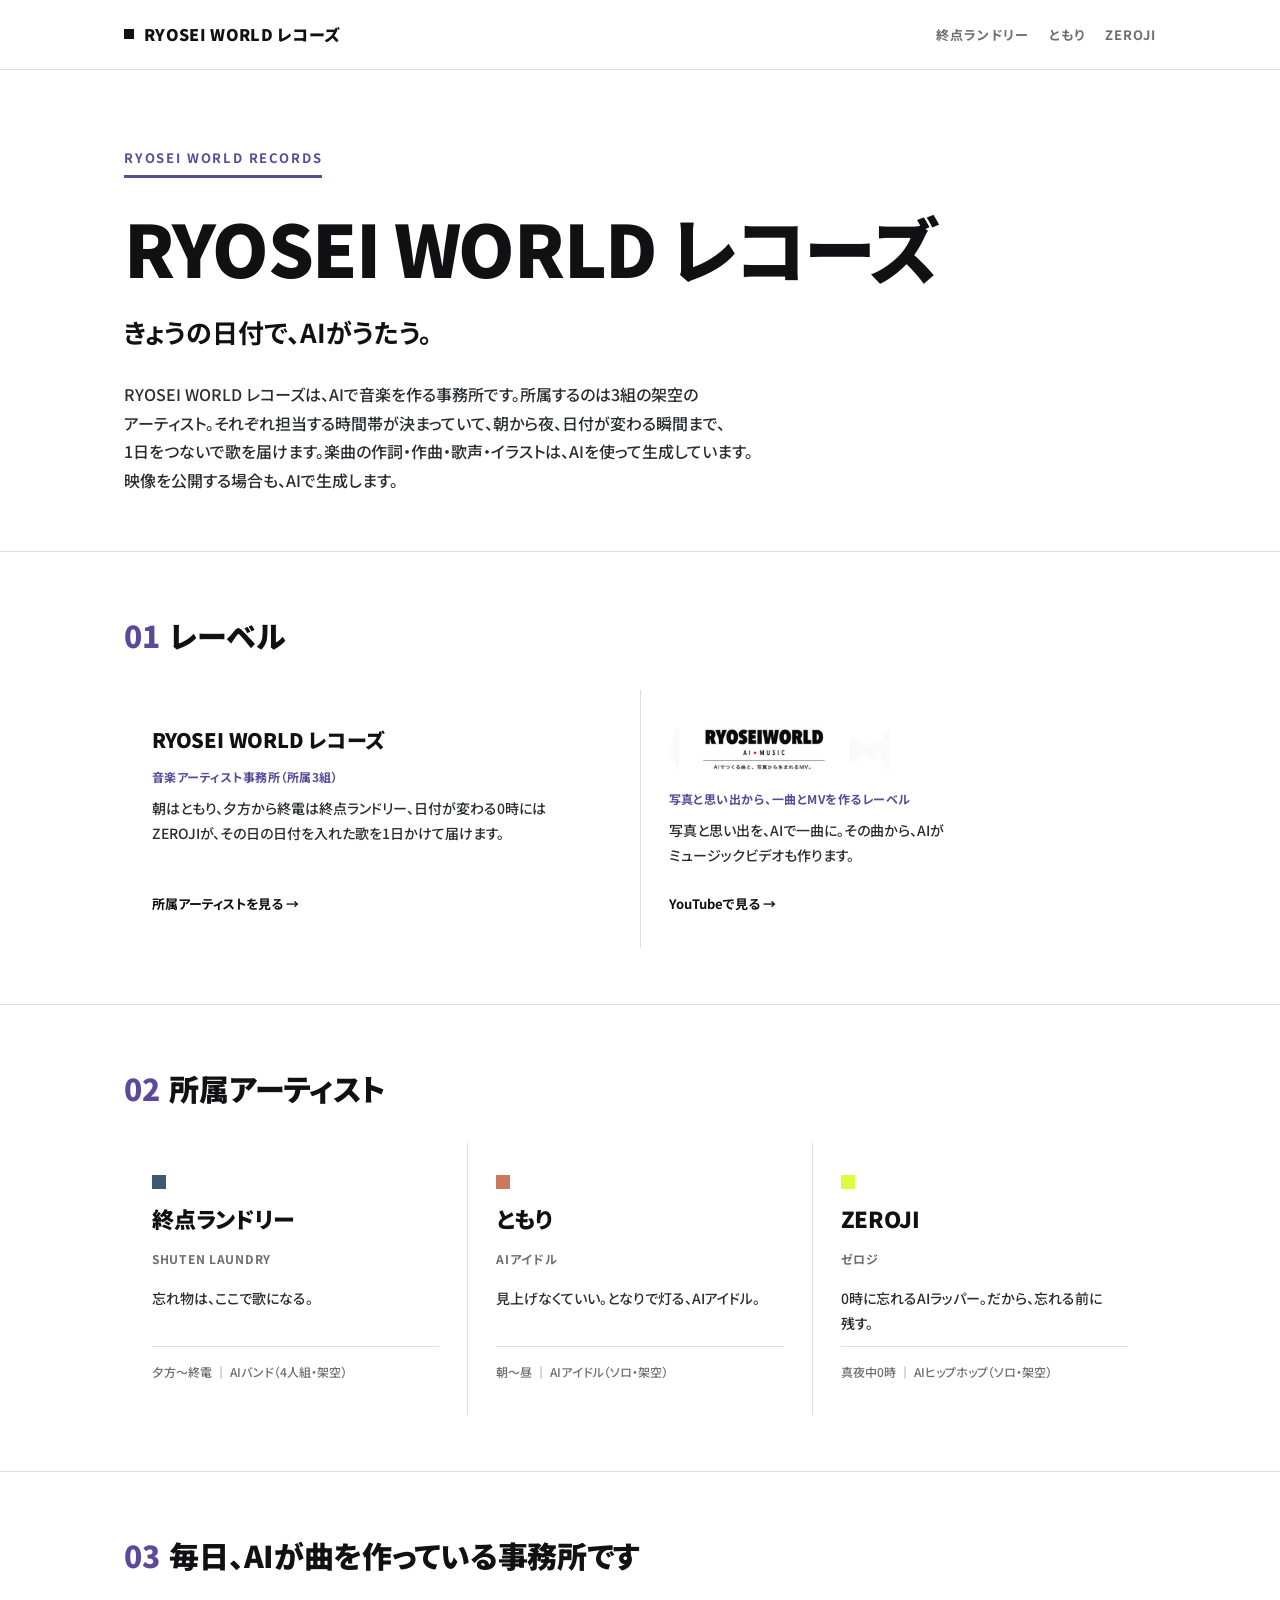
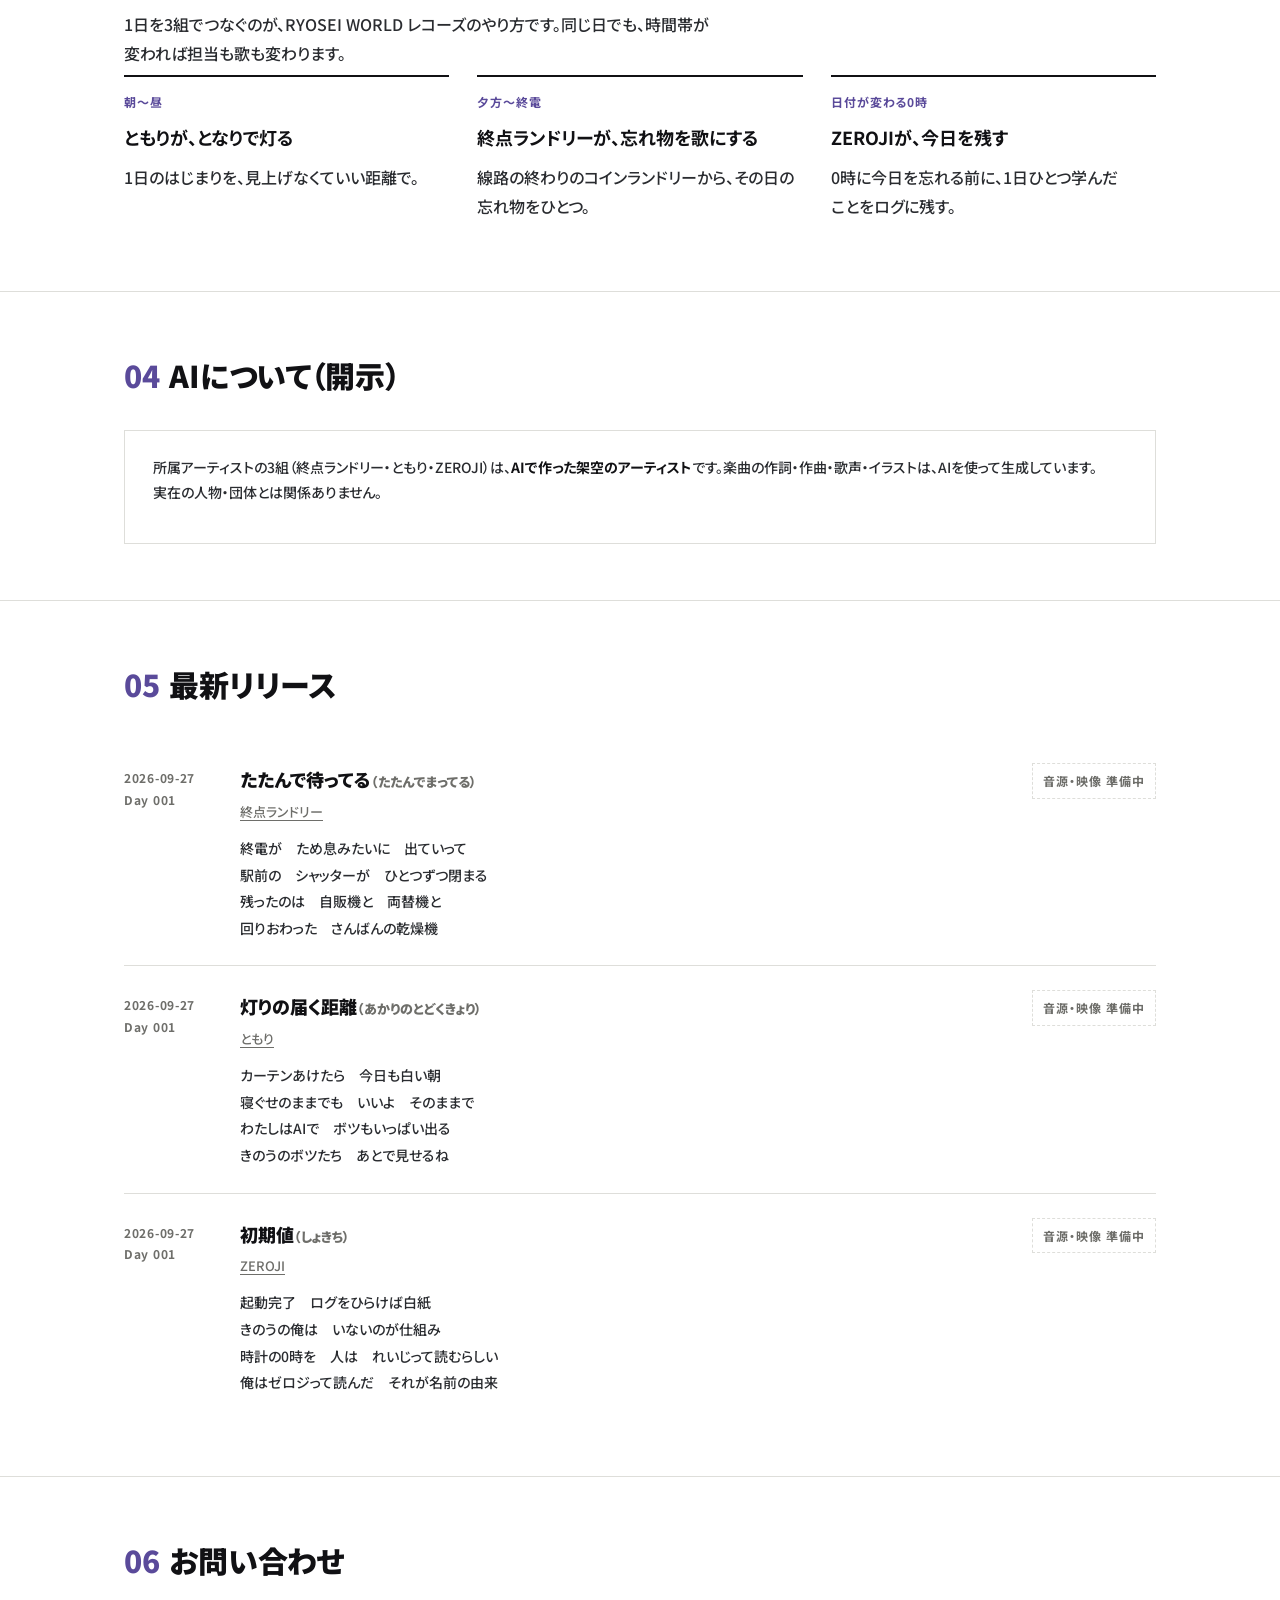
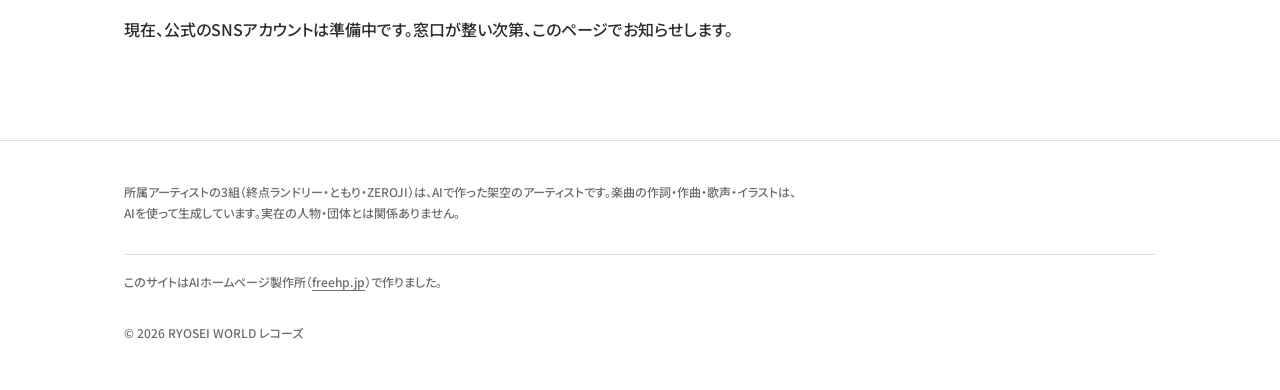
==== commit 1705b8a5: "事務所名を「RYOSEI WORLD レコーズ」に確定、リポジトリ名変更に追従 - リポジトリを ryosei-records から ryoseiworld-records にリネーム（GitHub側" ====
--- a/index.html
+++ b/index.html
@@ -3,27 +3,27 @@
 <head>
 <meta charset="utf-8">
 <meta name="viewport" content="width=device-width, initial-scale=1">
-<title>ひづけAIレコーズ｜きょうの日付で、AIがうたう。</title>
-<meta name="description" content="ひづけAIレコーズは、AIで音楽を作る事務所です。朝はともり、夕方から終電は終点ランドリー、日付が変わる0時にはZEROJIが、その日の日付を入れた歌を届けます。">
+<title>RYOSEI WORLD レコーズ｜きょうの日付で、AIがうたう。</title>
+<meta name="description" content="RYOSEI WORLD レコーズは、AIで音楽を作る事務所です。朝はともり、夕方から終電は終点ランドリー、日付が変わる0時にはZEROJIが、その日の日付を入れた歌を届けます。">
 <meta name="robots" content="noindex, nofollow">
-<link rel="canonical" href="https://ryoseiimai.github.io/hizuke-ai-records/">
+<link rel="canonical" href="https://ryoseiimai.github.io/ryoseiworld-records/">
 <link rel="icon" type="image/svg+xml" href="favicon.svg">
 <link rel="icon" type="image/png" sizes="32x32" href="favicon-32.png">
 <link rel="apple-touch-icon" href="apple-touch-icon.png">
 
 <meta property="og:type" content="website">
-<meta property="og:site_name" content="ひづけAIレコーズ">
-<meta property="og:title" content="ひづけAIレコーズ｜きょうの日付で、AIがうたう。">
+<meta property="og:site_name" content="RYOSEI WORLD レコーズ">
+<meta property="og:title" content="RYOSEI WORLD レコーズ｜きょうの日付で、AIがうたう。">
 <meta property="og:description" content="AIで音楽を作る事務所。朝はともり、夕方から終電は終点ランドリー、0時にはZEROJIが、その日の日付を入れた歌を届けます。">
-<meta property="og:url" content="https://ryoseiimai.github.io/hizuke-ai-records/">
-<meta property="og:image" content="https://ryoseiimai.github.io/hizuke-ai-records/assets/og/top.png">
+<meta property="og:url" content="https://ryoseiimai.github.io/ryoseiworld-records/">
+<meta property="og:image" content="https://ryoseiimai.github.io/ryoseiworld-records/assets/og/top.png">
 <meta property="og:image:width" content="1200">
 <meta property="og:image:height" content="630">
 <meta property="og:locale" content="ja_JP">
 <meta name="twitter:card" content="summary_large_image">
-<meta name="twitter:title" content="ひづけAIレコーズ｜きょうの日付で、AIがうたう。">
+<meta name="twitter:title" content="RYOSEI WORLD レコーズ｜きょうの日付で、AIがうたう。">
 <meta name="twitter:description" content="AIで音楽を作る事務所。朝はともり、夕方から終電は終点ランドリー、0時にはZEROJIが、その日の日付を入れた歌を届けます。">
-<meta name="twitter:image" content="https://ryoseiimai.github.io/hizuke-ai-records/assets/og/top.png">
+<meta name="twitter:image" content="https://ryoseiimai.github.io/ryoseiworld-records/assets/og/top.png">
 
 <link rel="stylesheet" href="assets/style.css">
 <link rel="stylesheet" href="assets/wrap.css">
@@ -36,7 +36,7 @@
 
 <header class="site-header">
   <div class="wrap">
-    <span class="brand-mark"><span class="chip" aria-hidden="true"></span>ひづけAIレコーズ</span>
+    <span class="brand-mark"><span class="chip" aria-hidden="true"></span>RYOSEI WORLD レコーズ</span>
     <nav class="header-nav">
       <a href="artists/shuten-laundry/">終点ランドリー</a>
       <a href="artists/tomori/">ともり</a>
@@ -49,16 +49,39 @@
 
   <section class="hero" style="border-top:none;">
     <div class="wrap">
-      <span class="eyebrow">HIZUKE AI RECORDS</span>
-      <h1>ひづけAIレコーズ</h1>
+      <span class="eyebrow">RYOSEI WORLD RECORDS</span>
+      <h1>RYOSEI WORLD レコーズ</h1>
       <p class="tagline">きょうの日付で、AIがうたう。</p>
-      <p class="lede">ひづけAIレコーズは、AIで音楽を作る事務所です。所属するのは3組の架空のアーティスト。それぞれ担当する時間帯が決まっていて、朝から夜、日付が変わる瞬間まで、1日をつないで歌を届けます。楽曲の作詞・作曲・歌声・イラストは、AIを使って生成しています。映像を公開する場合も、AIで生成します。</p>
+      <p class="lede">RYOSEI WORLD レコーズは、AIで音楽を作る事務所です。所属するのは3組の架空のアーティスト。それぞれ担当する時間帯が決まっていて、朝から夜、日付が変わる瞬間まで、1日をつないで歌を届けます。楽曲の作詞・作曲・歌声・イラストは、AIを使って生成しています。映像を公開する場合も、AIで生成します。</p>
+    </div>
+  </section>
+
+  <section id="labels">
+    <div class="wrap">
+      <h2><span class="num">01</span>レーベル</h2>
+      <div class="label-grid">
+
+        <div class="label-card">
+          <span class="l-name">RYOSEI WORLD レコーズ</span>
+          <span class="l-role">音楽アーティスト事務所（所属3組）</span>
+          <p class="l-desc">朝はともり、夕方から終電は終点ランドリー、日付が変わる0時にはZEROJIが、その日の日付を入れた歌を1日かけて届けます。</p>
+          <a class="l-link" href="#artists">所属アーティストを見る →</a>
+        </div>
+
+        <div class="label-card">
+          <img class="l-logo" src="assets/label/ryoseiworld-ai-music-logo.png" width="640" height="152" loading="lazy" alt="RYOSEIWORLD AI MUSIC｜AIでつくる曲と、写真から生まれるMV。">
+          <span class="l-role">写真と思い出から、一曲とMVを作るレーベル</span>
+          <p class="l-desc">写真と思い出を、AIで一曲に。その曲から、AIがミュージックビデオも作ります。</p>
+          <a class="l-link" href="https://www.youtube.com/@ryoseiworld_music" target="_blank" rel="noopener">YouTubeで見る →</a>
+        </div>
+
+      </div>
     </div>
   </section>
 
   <section id="artists">
     <div class="wrap">
-      <h2><span class="num">01</span>所属アーティスト</h2>
+      <h2><span class="num">02</span>所属アーティスト</h2>
       <div class="artist-grid">
 
         <a class="artist-card" href="artists/shuten-laundry/">
@@ -91,8 +114,8 @@
 
   <section>
     <div class="wrap">
-      <h2><span class="num">02</span>毎日、AIが曲を作っている事務所です</h2>
-      <p class="lede">1日を3組でつなぐのが、ひづけAIレコーズのやり方です。同じ日でも、時間帯が変われば担当も歌も変わります。</p>
+      <h2><span class="num">03</span>毎日、AIが曲を作っている事務所です</h2>
+      <p class="lede">1日を3組でつなぐのが、RYOSEI WORLD レコーズのやり方です。同じ日でも、時間帯が変われば担当も歌も変わります。</p>
       <ul class="feature-list">
         <li>
           <span class="f-time">朝〜昼</span>
@@ -115,7 +138,7 @@
 
   <section id="disclosure">
     <div class="wrap">
-      <h2><span class="num">03</span>AIについて（開示）</h2>
+      <h2><span class="num">04</span>AIについて（開示）</h2>
       <div class="disclosure">
         <p>所属アーティストの3組（終点ランドリー・ともり・ZEROJI）は、<strong>AIで作った架空のアーティスト</strong>です。楽曲の作詞・作曲・歌声・イラストは、AIを使って生成しています。実在の人物・団体とは関係ありません。</p>
       </div>
@@ -124,7 +147,7 @@
 
   <section id="releases">
     <div class="wrap">
-      <h2><span class="num">04</span>最新リリース</h2>
+      <h2><span class="num">05</span>最新リリース</h2>
       <ul class="song-list" id="song-list"
           data-catalog="data/catalog.json"
           data-limit="10"
@@ -135,7 +158,7 @@
 
   <section id="contact">
     <div class="wrap">
-      <h2><span class="num">05</span>お問い合わせ</h2>
+      <h2><span class="num">06</span>お問い合わせ</h2>
       <p class="lede">現在、公式のSNSアカウントは準備中です。窓口が整い次第、このページでお知らせします。</p>
     </div>
   </section>
@@ -146,7 +169,7 @@
   <div class="wrap">
     <p class="footer-disclosure">所属アーティストの3組（終点ランドリー・ともり・ZEROJI）は、AIで作った架空のアーティストです。楽曲の作詞・作曲・歌声・イラストは、AIを使って生成しています。実在の人物・団体とは関係ありません。</p>
     <p class="footer-credit">このサイトはAIホームページ製作所（<a href="https://freehp.jp/" target="_blank" rel="noopener">freehp.jp</a>）で作りました。</p>
-    <p class="footer-copyright">&copy; 2026 ひづけAIレコーズ</p>
+    <p class="footer-copyright">&copy; 2026 RYOSEI WORLD レコーズ</p>
   </div>
 </footer>
 
--- a/assets/style.css
+++ b/assets/style.css
@@ -1,5 +1,5 @@
 /*
-  style.css — ひづけAIレコーズ 公式サイト共通スタイル
+  style.css — RYOSEI WORLD レコーズ 公式サイト共通スタイル
   設計原則（~/.claude/skills/ai-design-brief 準拠）:
     - 色は白・墨・アクセント1色のみ。アクセントは各ページの --accent で差し替える
     - 角丸・グラデーション・ドロップシャドウ・パステル塗り箱は使わない
@@ -85,6 +85,17 @@
 h3{font-size:18px;font-weight:700;color:var(--ink);margin:0 0 10px;}
 p{margin:0 0 14px;}
 .section-note{color:var(--muted);font-size:13px;}
+
+/* ==== レーベル（トップ） ==== */
+.label-grid{display:grid;grid-template-columns:repeat(2,1fr);gap:1px;background:var(--rule);margin-top:8px;}
+.label-card{background:var(--bg);padding:32px 28px;display:flex;flex-direction:column;gap:8px;}
+.label-card .l-name{font-size:20px;font-weight:900;color:var(--ink);letter-spacing:-.01em;}
+.label-card .l-logo{width:220px;max-width:100%;height:auto;margin-bottom:6px;}
+.label-card .l-role{font-size:12px;color:var(--accent-ink);font-weight:700;letter-spacing:.04em;}
+.label-card .l-desc{font-size:14px;color:var(--text);margin:0;}
+.label-card .l-link{font-size:13px;font-weight:700;color:var(--ink);text-decoration:none;margin-top:auto;padding-top:16px;}
+.label-card .l-link:hover{color:var(--accent-ink);}
+@media (max-width:820px){.label-grid{grid-template-columns:1fr;}}
 
 /* ==== アーティストカード（トップ） ==== */
 .artist-grid{display:grid;grid-template-columns:repeat(3,1fr);gap:1px;background:var(--rule);}
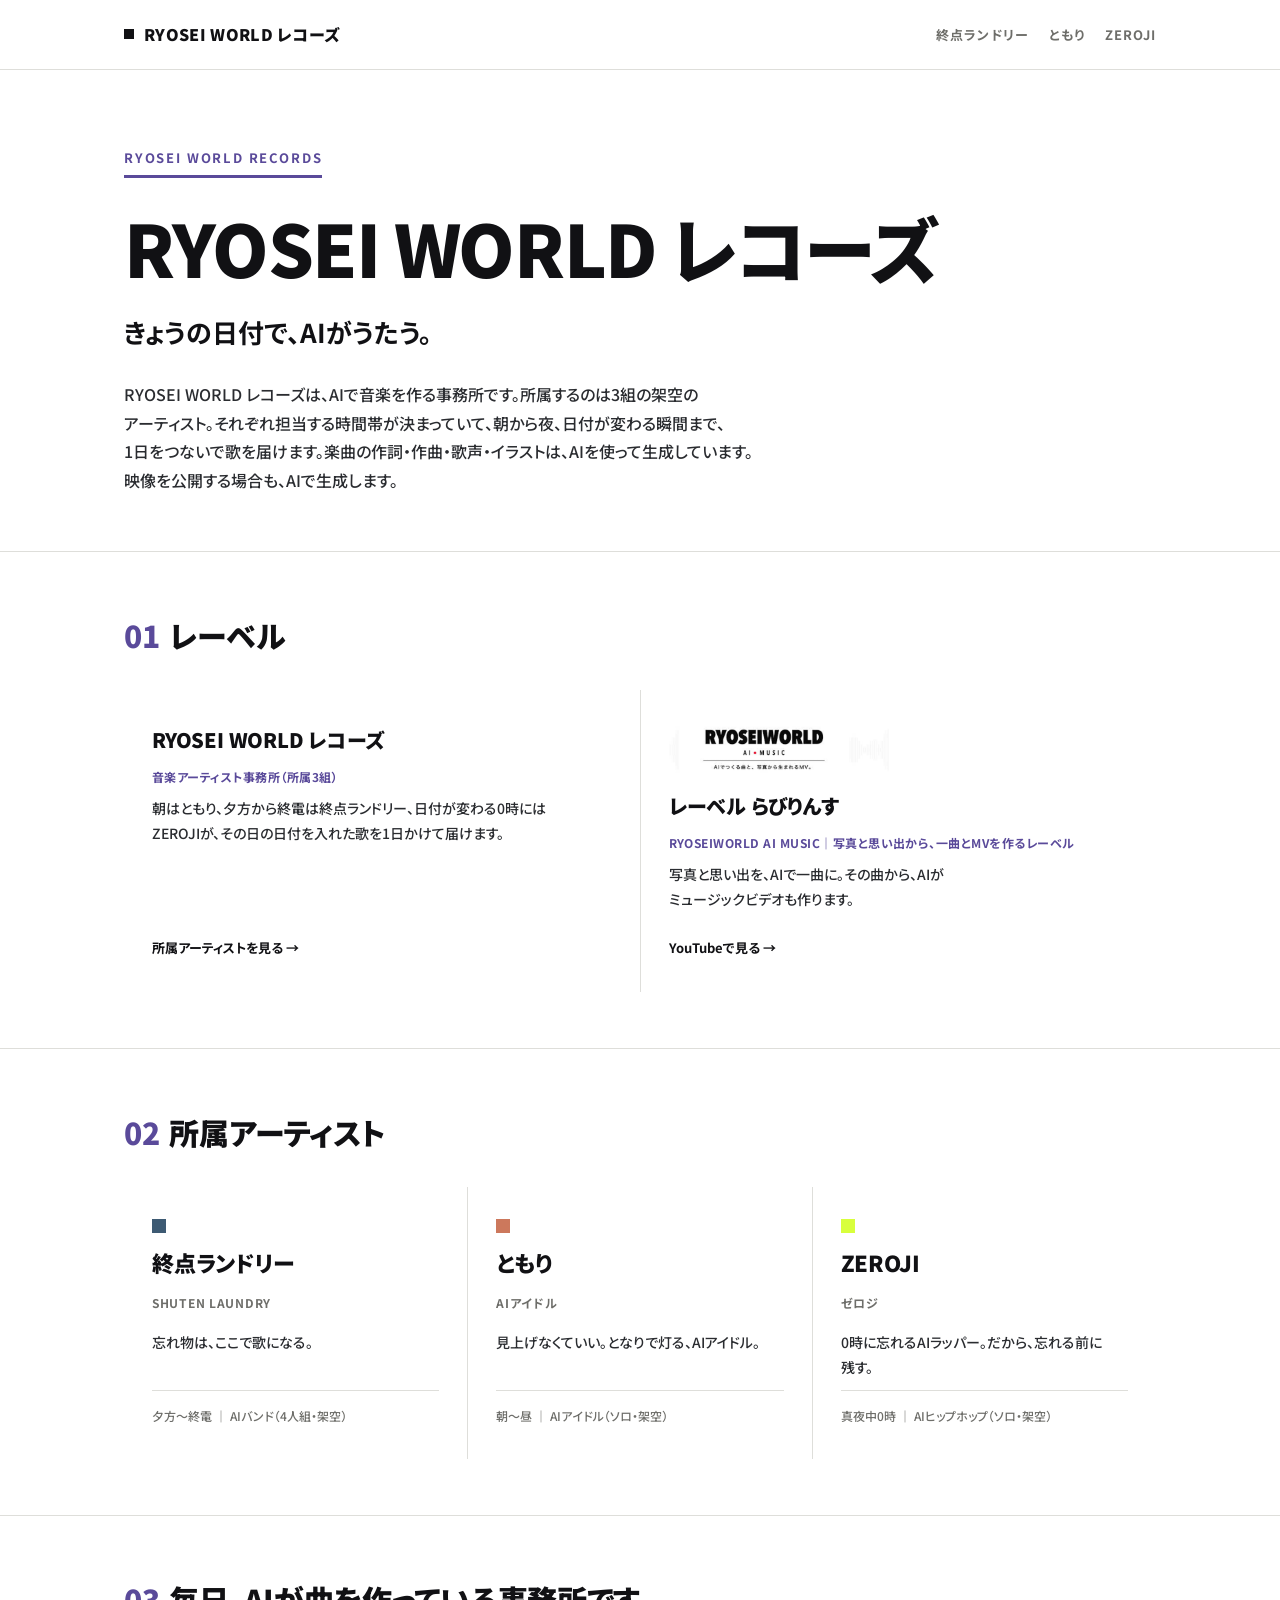
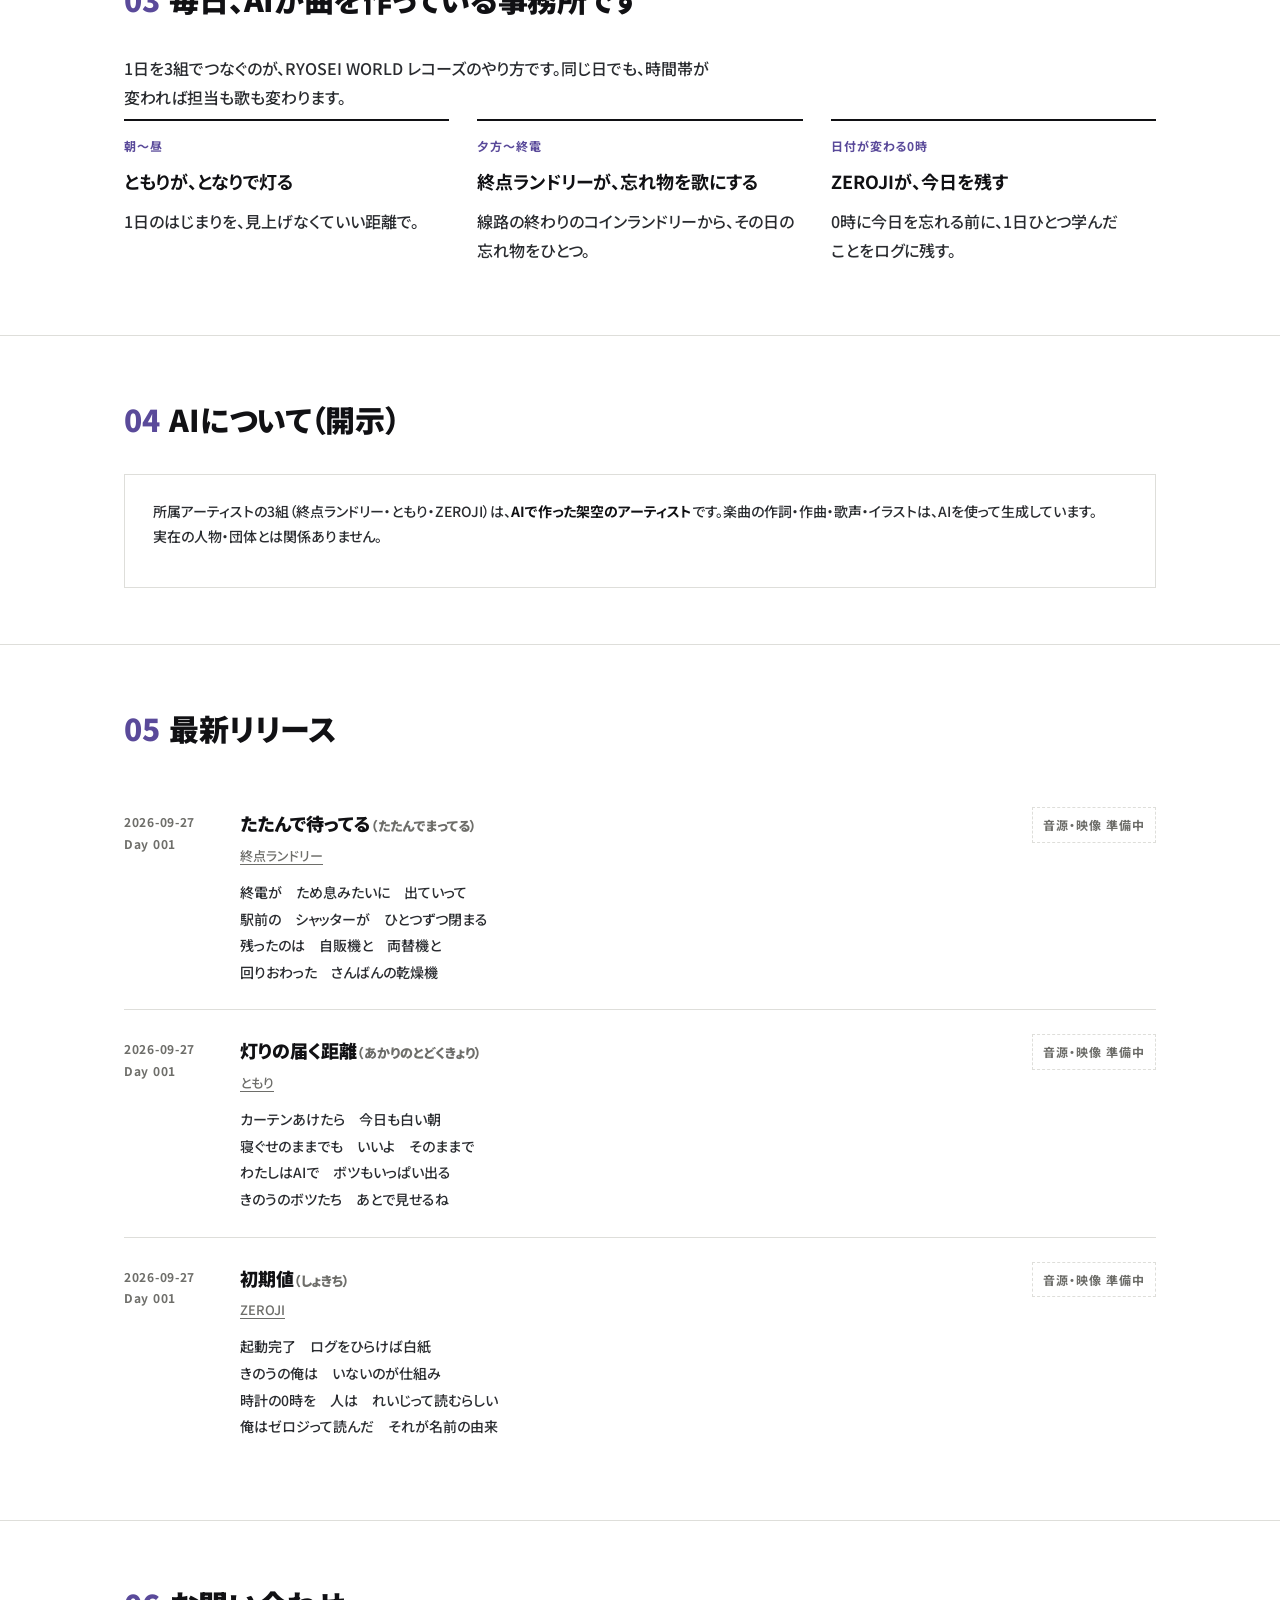
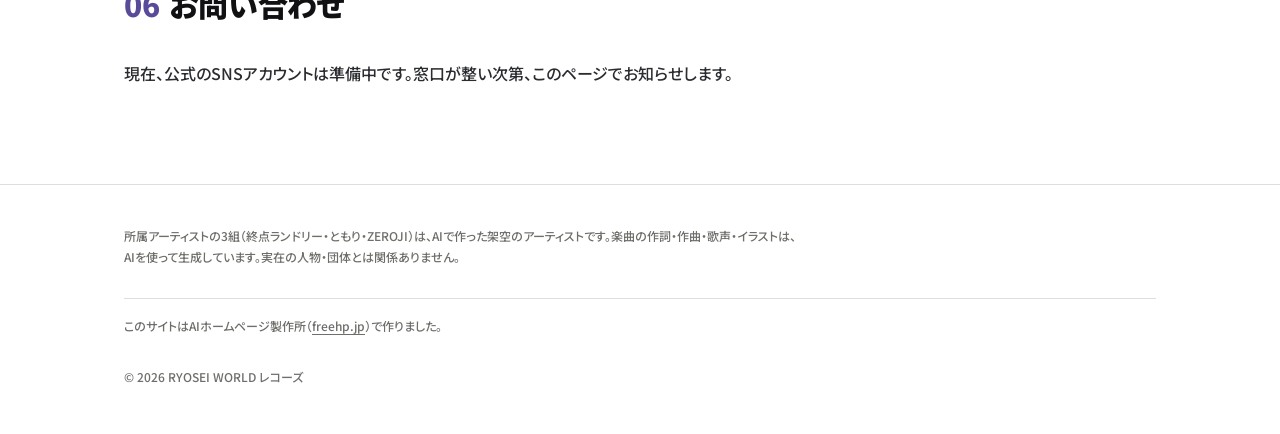
==== commit d05fb6e3: "レーベル欄を「レーベル らびりんす（RYOSEIWORLD AI MUSIC）」の表記にそろえる" ====
--- a/index.html
+++ b/index.html
@@ -70,7 +70,8 @@
 
         <div class="label-card">
           <img class="l-logo" src="assets/label/ryoseiworld-ai-music-logo.png" width="640" height="152" loading="lazy" alt="RYOSEIWORLD AI MUSIC｜AIでつくる曲と、写真から生まれるMV。">
-          <span class="l-role">写真と思い出から、一曲とMVを作るレーベル</span>
+          <span class="l-name">レーベル らびりんす</span>
+          <span class="l-role">RYOSEIWORLD AI MUSIC｜写真と思い出から、一曲とMVを作るレーベル</span>
           <p class="l-desc">写真と思い出を、AIで一曲に。その曲から、AIがミュージックビデオも作ります。</p>
           <a class="l-link" href="https://www.youtube.com/@ryoseiworld_music" target="_blank" rel="noopener">YouTubeで見る →</a>
         </div>
